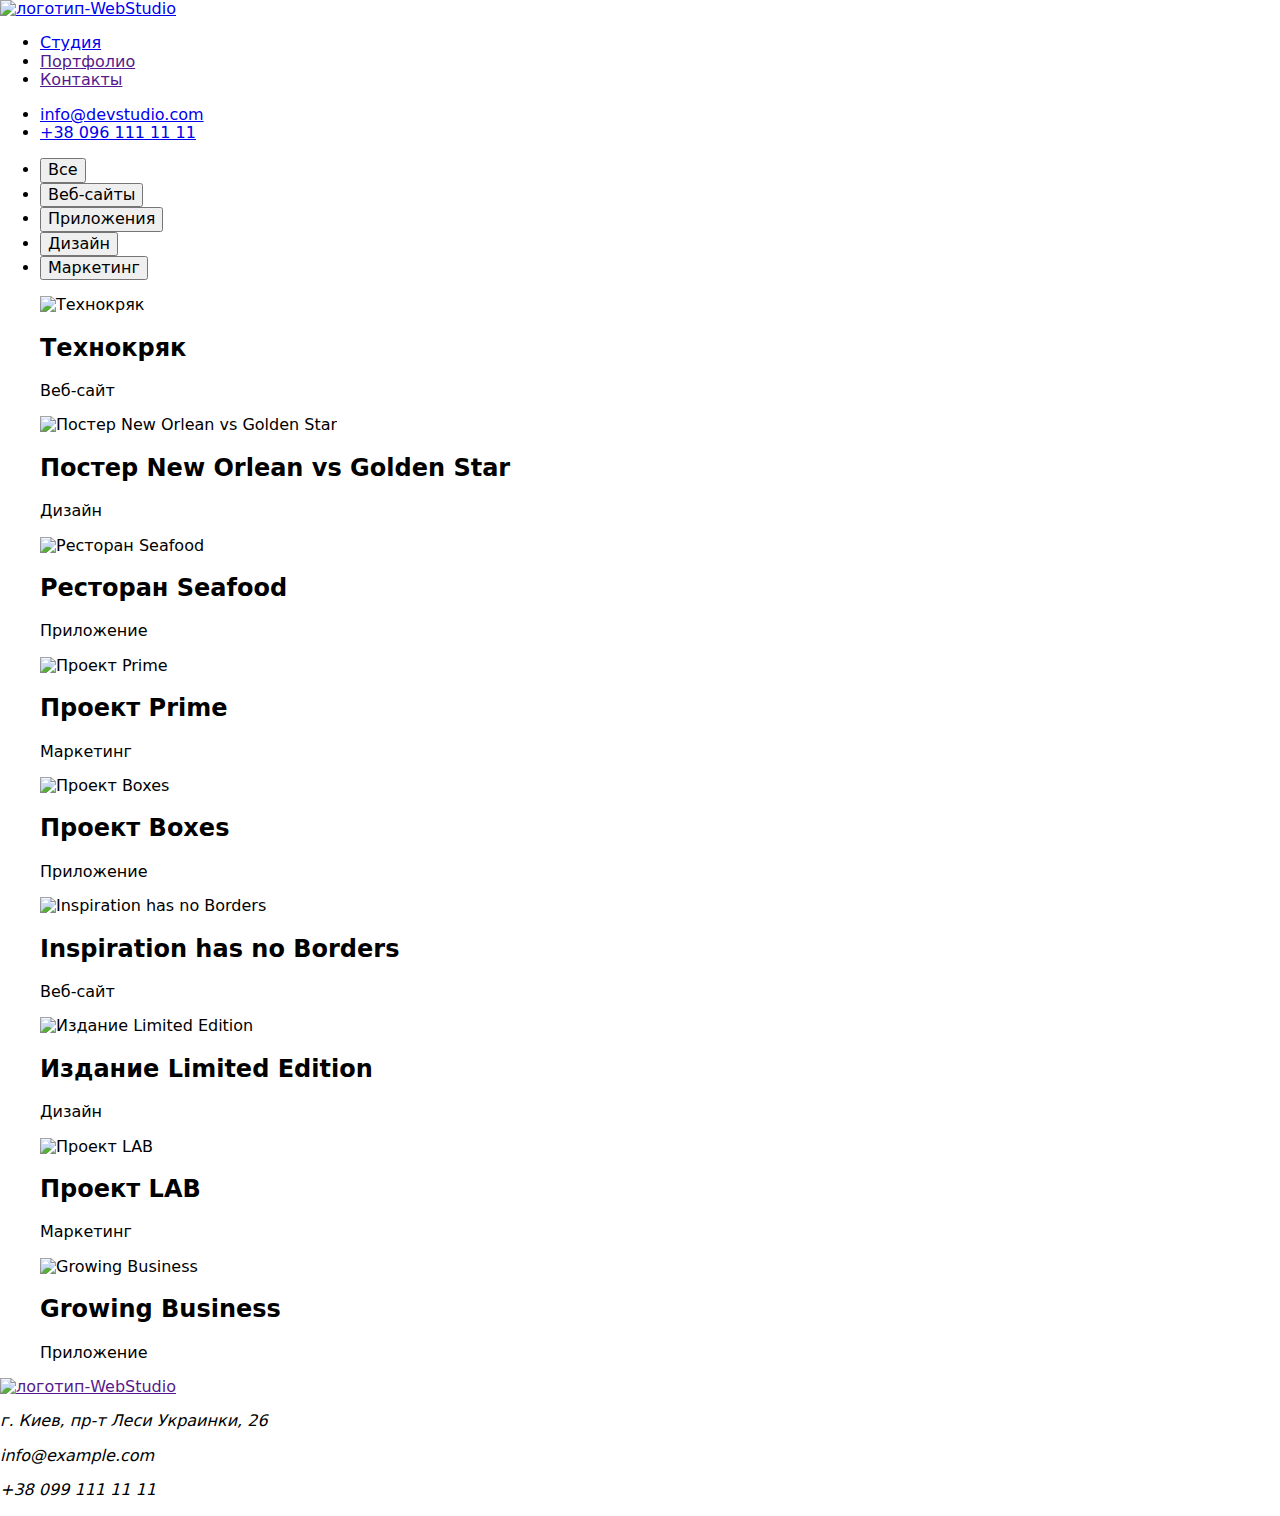
==== portfolio.html @ 85d2e61b "правка структуры" ====
<!DOCTYPE html>
<html lang="ru">
  <head>
    <meta charset="UTF-8" />
    <meta name="viewport" content="width=device-width, initial-scale=1.0" />
    <title>portfolio</title>
    <link
      rel="stylesheet"
      href="https://cdnjs.cloudflare.com/ajax/libs/modern-normalize/0.7.0/modern-normalize.min.css"
    />
    <link rel="stylesheet" href="./portfolio-css/portfolio.css" />
    <link
      href="https://fonts.googleapis.com/css2?family=Roboto:wght@400;700&display=swap"
      rel="stylesheet"
    />
  </head>
  <body class="body">
    <header class="portfolio-header">
      <nav class="navigation">
        <a href="./" class="logo">
          <img
            src="../goit-markup-hw-03/WebStudio/img/WebStudio.svg"
            width="145"
            height="31"
            alt="логотип-WebStudio"
          />
        </a>

        <ul class="list-nav">
          <li>
            <a class="nav-link" href="./index.html"> Студия</a>
          </li>
          <li><a class="nav-link" href=""> Портфолио</a></li>
          <li><a class="nav-link" href=""> Контакты</a></li>
        </ul>
      </nav>

      <ul class="list-contact">
        <li>
          <a class="contact-link" href="mailto:info@devstudio.com">
            info@devstudio.com</a
          >
        </li>
        <li>
          <a class="contact-link" href="tel:+380961111111">+38 096 111 11 11</a>
        </li>
      </ul>
    </header>

    <!--Content-conteiner-->

    <main class="main-content">
      <ul class="list-button">
        <li><button type="button">Все</button></li>
        <li><button type="button">Веб-сайты</button></li>
        <li><button type="button">Приложения</button></li>
        <li><button type="button">Дизайн</button></li>
        <li><button type="button">Маркетинг</button></li>
      </ul>
      <section class="content-list">
        <!--figure#1-->
        <figure class="content-list-item">
          <img
            src="../goit-markup-hw-03/porfolio-img/technokriak.jpg"
            width="370"
            height="294"
            alt="Технокряк"
          />
          <figcaption>
            <h2>Технокряк</h2>
            <p>Веб-сайт</p>
          </figcaption>
        </figure>

        <!--figure#2-->
        <figure class="content-list-item">
          <img
            src="../goit-markup-hw-03/porfolio-img/poster-NO.jpg"
            width="370"
            height="294"
            alt=" Постер New Orlean vs Golden Star"
          />
          <figcaption>
            <h2>Постер New Orlean vs Golden Star</h2>
            <p>Дизайн</p>
          </figcaption>
        </figure>

        <!--figure#3-->
        <figure class="content-list-item">
          <img
            src="../goit-markup-hw-03/porfolio-img/restaurant.jpg"
            width="370"
            height="294"
            alt="Ресторан Seafood"
          />
          <figcaption>
            <h2>Ресторан Seafood</h2>
            <p>Приложение</p>
          </figcaption>
        </figure>

        <!--figure#4-->
        <figure class="content-list-item">
          <img
            src="../goit-markup-hw-03/porfolio-img/project-prime.jpg"
            width="370"
            height="294"
            alt="Проект Prime"
          />
          <figcaption>
            <h2>Проект Prime</h2>
            <p>Маркетинг</p>
          </figcaption>
        </figure>

        <!--figure#5-->
        <figure class="content-list-item">
          <img
            src="../goit-markup-hw-03/porfolio-img/project-boxes.jpg"
            width="370"
            height="294"
            alt="Проект Boxes"
          />
          <figcaption>
            <h2>Проект Boxes</h2>
            <p>Приложение</p>
          </figcaption>
        </figure>

        <!--figure#6-->
        <figure class="content-list-item">
          <img
            src="../goit-markup-hw-03/porfolio-img/inspiration.jpg"
            width="370"
            height="294"
            alt="Inspiration has no Borders"
          />
          <figcaption>
            <h2>Inspiration has no Borders</h2>
            <p>Веб-сайт</p>
          </figcaption>
        </figure>

        <!--figure#7-->
        <figure class="content-list-item">
          <img
            src="../goit-markup-hw-03/porfolio-img/edition.jpg"
            width="370"
            height="294"
            alt="Издание Limited Edition"
          />
          <figcaption>
            <h2>Издание Limited Edition</h2>
            <p>Дизайн</p>
          </figcaption>
        </figure>

        <!--figure#8-->
        <figure class="content-list-item">
          <img
            src="../goit-markup-hw-03/porfolio-img/project-lab.jpg"
            width="370"
            height="294"
            alt="Проект LAB"
          />
          <figcaption>
            <h2>Проект LAB</h2>
            <p>Маркетинг</p>
          </figcaption>
        </figure>

        <!--figure#9-->
        <figure class="content-list-item">
          <img
            src="../goit-markup-hw-03/porfolio-img/growing-business.jpg"
            width="370"
            height="294"
            alt="Growing Business"
          />
          <figcaption>
            <h2>Growing Business</h2>
            <p>Приложение</p>
          </figcaption>
        </figure>
      </section>
    </main>
    <footer class="footer">
      <a href="">
        <img
          src="../goit-markup-hw-03/WebStudio/img/WebStudio.svg"
          width="145"
          height="31"
          alt="логотип-WebStudio"
        />
      </a>
      <address>
        <p class="adress-info-footer">г. Киев, пр-т Леси Украинки, 26</p>
        <p class="contacts-footer">info@example.com</p>
        <p class="contacts-footer">+38 099 111 11 11</p>
      </address>
    </footer>
  </body>
</html>
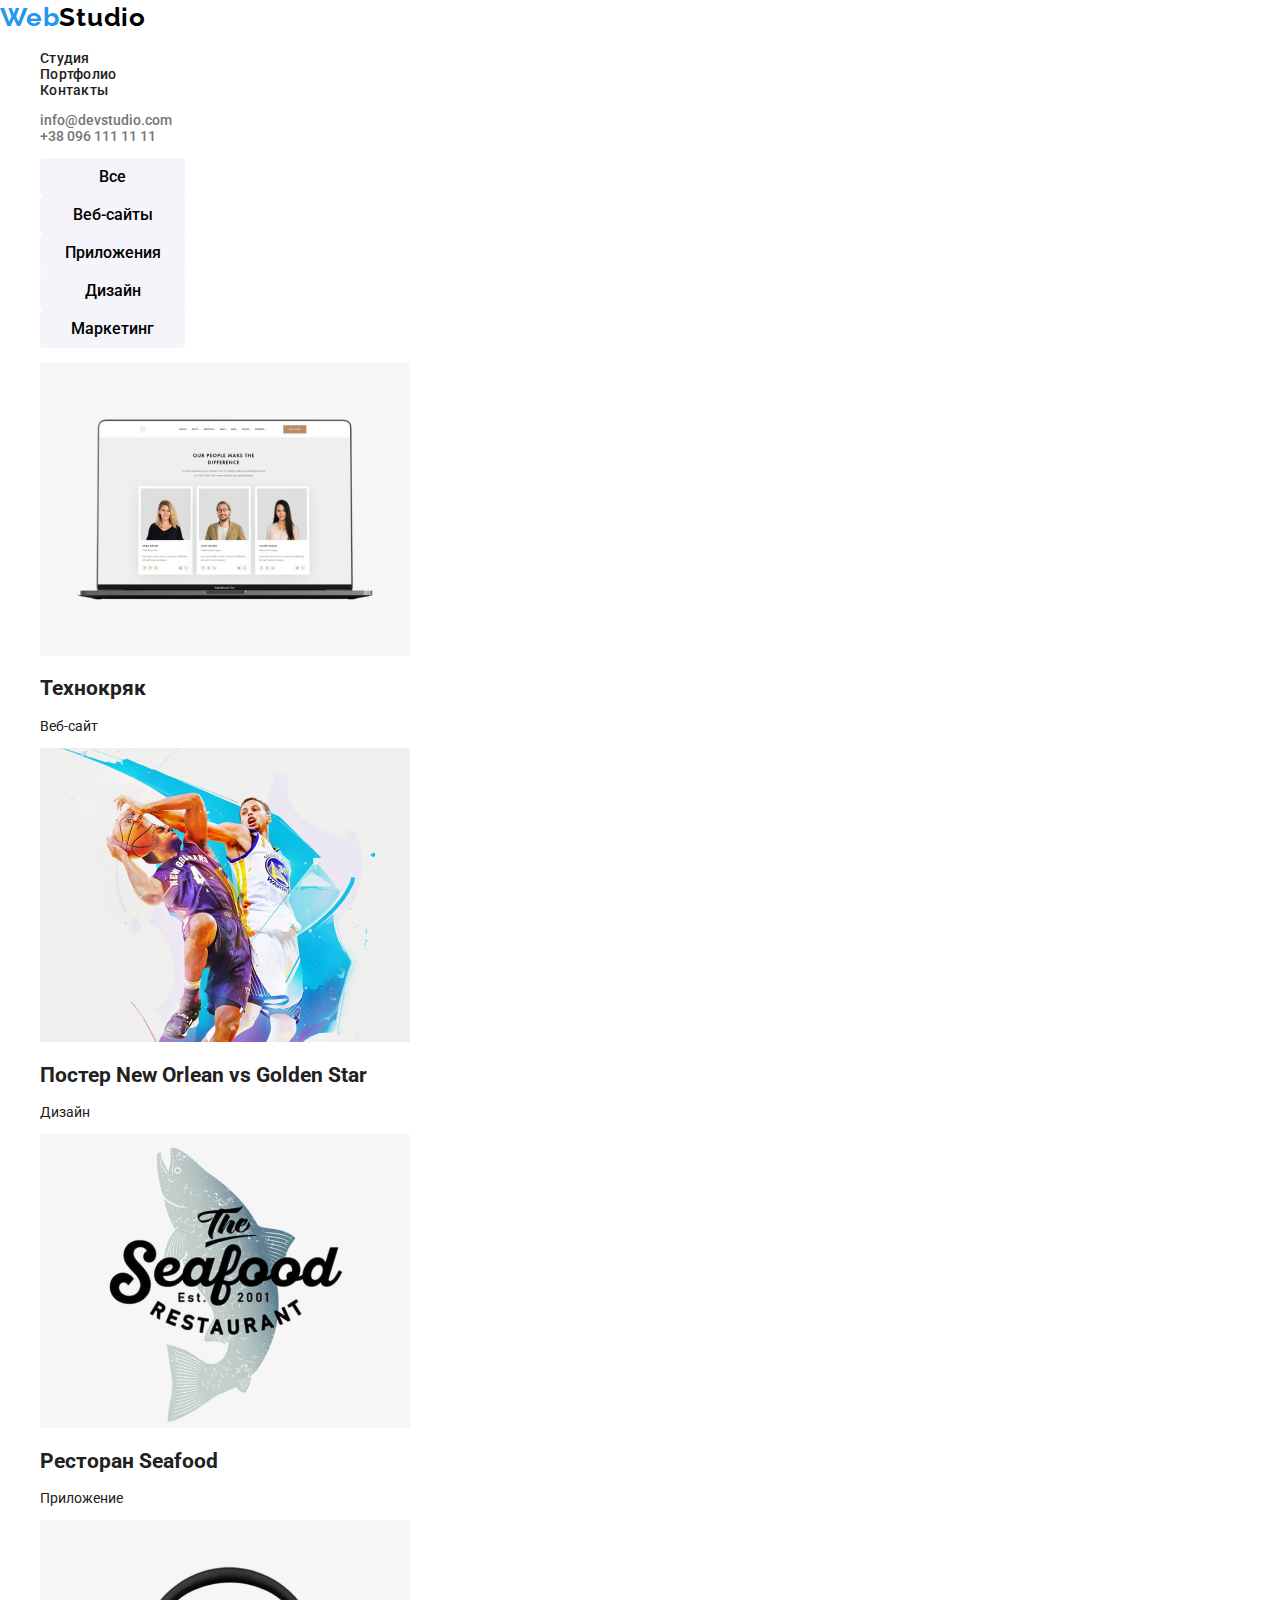
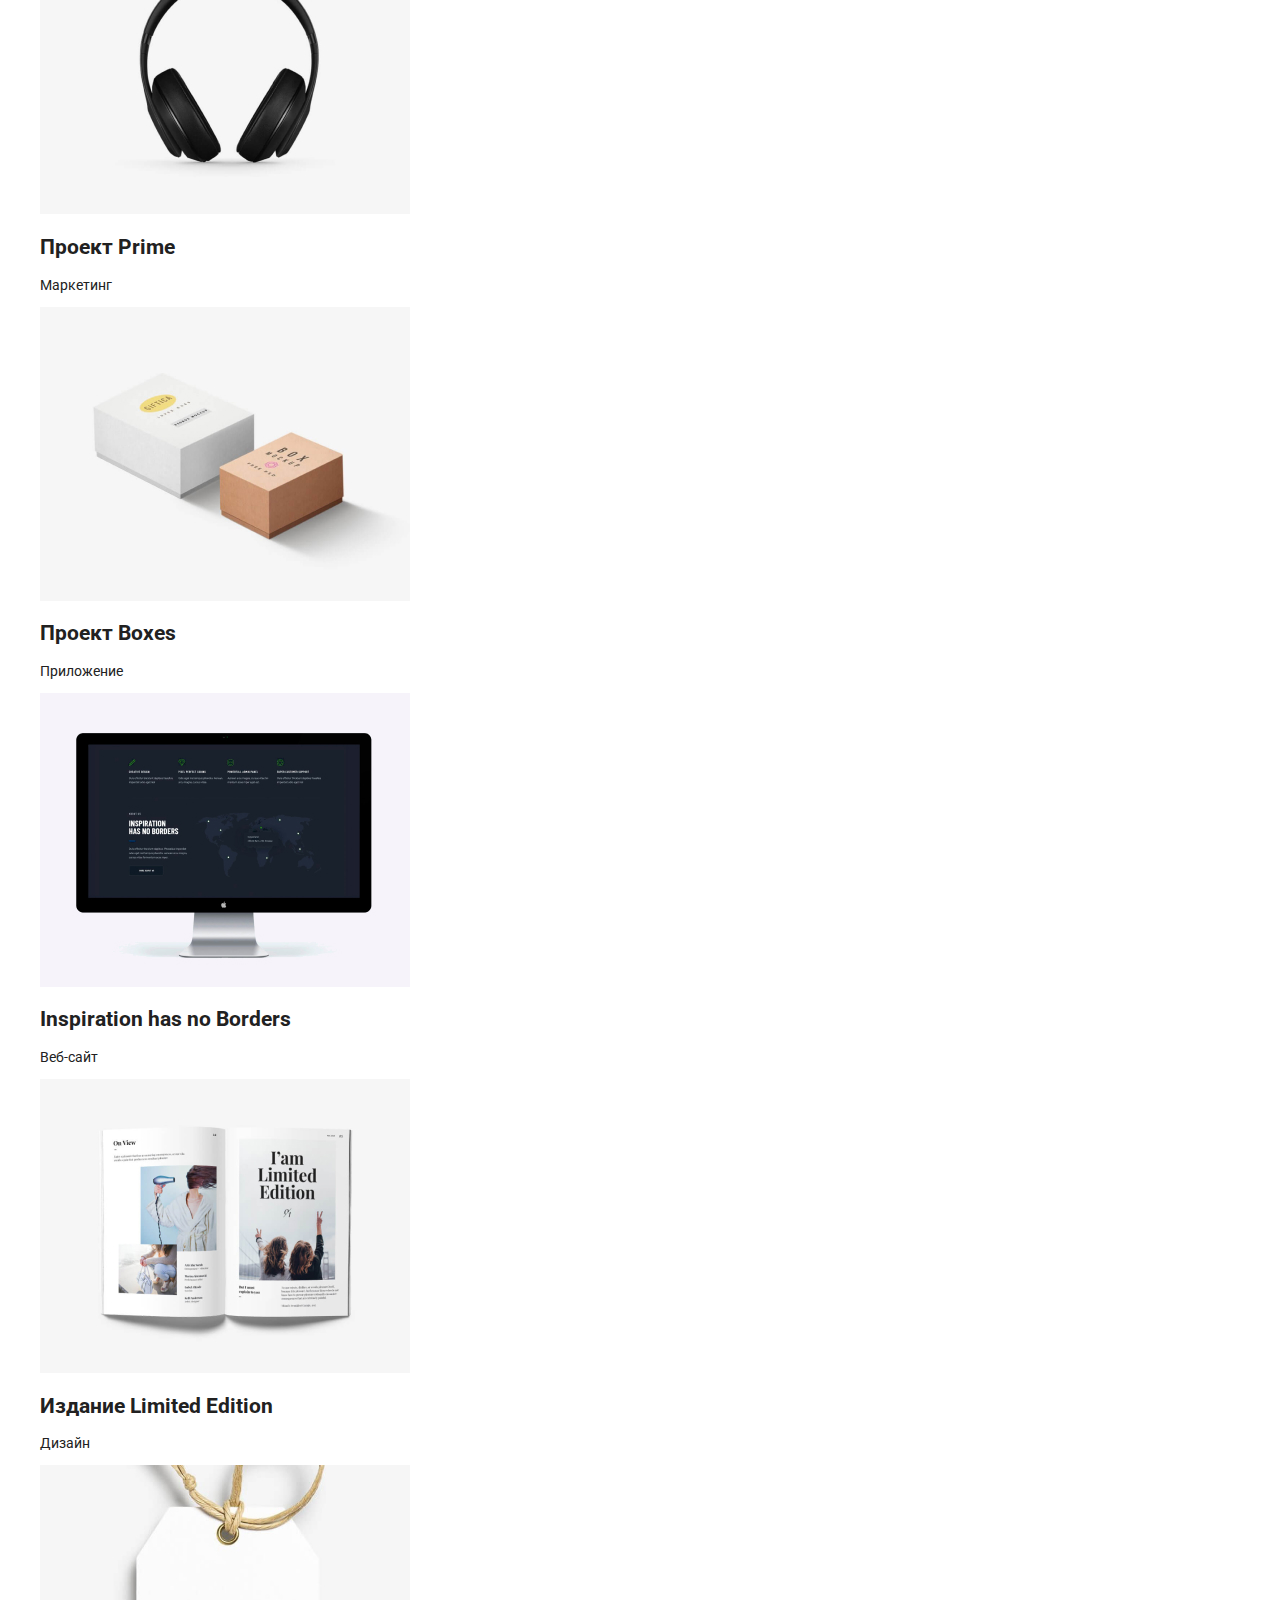
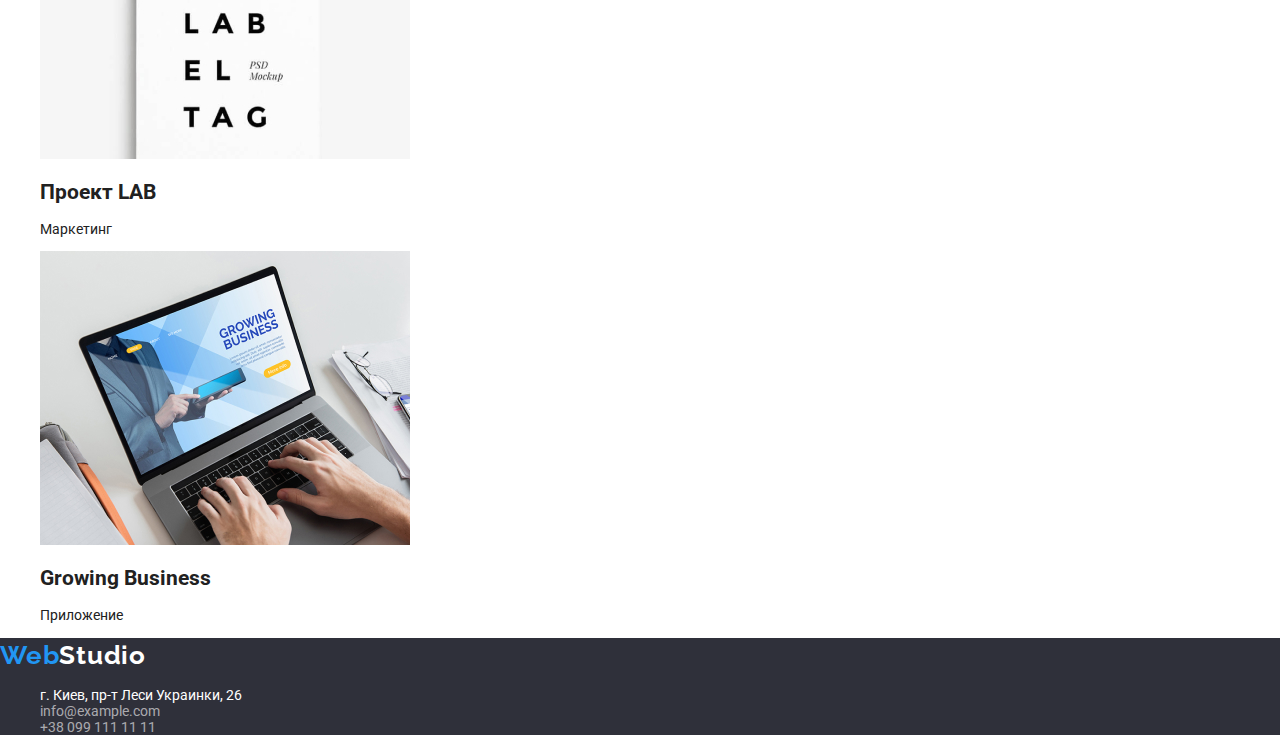
==== commit bce1478d: "клонирование файлов 2 ДЗ" ====
--- a/portfolio.html
+++ b/portfolio.html
@@ -8,34 +8,33 @@
       rel="stylesheet"
       href="https://cdnjs.cloudflare.com/ajax/libs/modern-normalize/0.7.0/modern-normalize.min.css"
     />
-    <link rel="stylesheet" href="./portfolio-css/portfolio.css" />
+    <link rel="stylesheet" href="./css/styles.css" />
     <link
-      href="https://fonts.googleapis.com/css2?family=Roboto:wght@400;700&display=swap"
+      href="https://fonts.googleapis.com/css2?family=Roboto:wght@400;500;700&display=swap"
       rel="stylesheet"
     />
-  </head>
-  <body class="body">
-    <header class="portfolio-header">
-      <nav class="navigation">
-        <a href="./" class="logo">
-          <img
-            src="../goit-markup-hw-03/WebStudio/img/WebStudio.svg"
-            width="145"
-            height="31"
-            alt="логотип-WebStudio"
-          />
+    <link
+      href="https://fonts.googleapis.com/css2?family=Raleway:wght@600&display=swap"
+      rel="stylesheet"
+    />
+    </head>
+  <body>
+    <header>
+      <nav>
+        <a class="company-logo" href="./index.html">
+          <span class="logo-web">Web</span><span class="logo-studio"></span>Studio</span>
         </a>
 
-        <ul class="list-nav">
+        <ul class="nav-link-list">
           <li>
             <a class="nav-link" href="./index.html"> Студия</a>
           </li>
-          <li><a class="nav-link" href=""> Портфолио</a></li>
+          <li><a class="nav-link" href="./portfolio.html"> Портфолио</a></li>
           <li><a class="nav-link" href=""> Контакты</a></li>
         </ul>
       </nav>
 
-      <ul class="list-contact">
+      <ul>
         <li>
           <a class="contact-link" href="mailto:info@devstudio.com">
             info@devstudio.com</a
@@ -49,156 +48,140 @@
 
     <!--Content-conteiner-->
 
-    <main class="main-content">
-      <ul class="list-button">
-        <li><button type="button">Все</button></li>
-        <li><button type="button">Веб-сайты</button></li>
-        <li><button type="button">Приложения</button></li>
-        <li><button type="button">Дизайн</button></li>
-        <li><button type="button">Маркетинг</button></li>
-      </ul>
-      <section class="content-list">
-        <!--figure#1-->
-        <figure class="content-list-item">
-          <img
-            src="../goit-markup-hw-03/porfolio-img/technokriak.jpg"
-            width="370"
-            height="294"
-            alt="Технокряк"
-          />
-          <figcaption>
-            <h2>Технокряк</h2>
-            <p>Веб-сайт</p>
-          </figcaption>
-        </figure>
+    <main>
+      <section>
+        <ul class="button-list">
+          <li><button type="button" class="work-buttons">Все</button></li>
+          <li><button type="button" class="work-buttons">Веб-сайты</button></li>
+          <li>
+            <button type="button" class="work-buttons">Приложения</button>
+          </li>
+          <li><button type="button" class="work-buttons">Дизайн</button></li>
+          <li><button type="button" class="work-buttons">Маркетинг</button></li>
+        </ul>
 
-        <!--figure#2-->
-        <figure class="content-list-item">
-          <img
-            src="../goit-markup-hw-03/porfolio-img/poster-NO.jpg"
-            width="370"
-            height="294"
-            alt=" Постер New Orlean vs Golden Star"
-          />
-          <figcaption>
-            <h2>Постер New Orlean vs Golden Star</h2>
-            <p>Дизайн</p>
-          </figcaption>
-        </figure>
+        <!--Works cards-->
+        <ul>
+          <li>
+            <a class="project-link" href="">
+              <img
+                src="./img/porfolio-img/technokriak.jpg"
+                width="370"
+                alt="Технокряк"
+              />
+              <h2>Технокряк</h2>
+              <p>Веб-сайт</p>
+            </a>
+          </li>
 
-        <!--figure#3-->
-        <figure class="content-list-item">
-          <img
-            src="../goit-markup-hw-03/porfolio-img/restaurant.jpg"
-            width="370"
-            height="294"
-            alt="Ресторан Seafood"
-          />
-          <figcaption>
-            <h2>Ресторан Seafood</h2>
-            <p>Приложение</p>
-          </figcaption>
-        </figure>
+          <li>
+            <a class="project-link" href=""
+              ><img
+                src="./img/porfolio-img/poster-NO.jpg"
+                width="370"
+                alt=" Постер New Orlean vs Golden Star"
+              />
+              <h2>Постер New Orlean vs Golden Star</h2>
+              <p>Дизайн</p>
+            </a>
+          </li>
 
-        <!--figure#4-->
-        <figure class="content-list-item">
-          <img
-            src="../goit-markup-hw-03/porfolio-img/project-prime.jpg"
-            width="370"
-            height="294"
-            alt="Проект Prime"
-          />
-          <figcaption>
-            <h2>Проект Prime</h2>
-            <p>Маркетинг</p>
-          </figcaption>
-        </figure>
+          <li>
+            <a class="project-link" href=""
+              ><img
+                src="./img/porfolio-img/restaurant.jpg"
+                width="370"
+                alt="Ресторан Seafood"
+              />
+              <h2>Ресторан Seafood</h2>
+              <p>Приложение</p>
+            </a>
+          </li>
 
-        <!--figure#5-->
-        <figure class="content-list-item">
-          <img
-            src="../goit-markup-hw-03/porfolio-img/project-boxes.jpg"
-            width="370"
-            height="294"
-            alt="Проект Boxes"
-          />
-          <figcaption>
-            <h2>Проект Boxes</h2>
-            <p>Приложение</p>
-          </figcaption>
-        </figure>
+          <li>
+            <a class="project-link" href=""
+              ><img
+                src="./img/porfolio-img/project-prime.jpg"
+                width="370"
+                alt="Проект Prime"
+              />
+              <h2>Проект Prime</h2>
+              <p>Маркетинг</p>
+            </a>
+          </li>
 
-        <!--figure#6-->
-        <figure class="content-list-item">
-          <img
-            src="../goit-markup-hw-03/porfolio-img/inspiration.jpg"
-            width="370"
-            height="294"
-            alt="Inspiration has no Borders"
-          />
-          <figcaption>
-            <h2>Inspiration has no Borders</h2>
-            <p>Веб-сайт</p>
-          </figcaption>
-        </figure>
+          <li>
+            <a class="project-link" href=""
+              ><img
+                src="./img/porfolio-img/project-boxes.jpg"
+                width="370"
+                alt="Проект Boxes"
+              />
+              <h2>Проект Boxes</h2>
+              <p>Приложение</p>
+            </a>
+          </li>
 
-        <!--figure#7-->
-        <figure class="content-list-item">
-          <img
-            src="../goit-markup-hw-03/porfolio-img/edition.jpg"
-            width="370"
-            height="294"
-            alt="Издание Limited Edition"
-          />
-          <figcaption>
-            <h2>Издание Limited Edition</h2>
-            <p>Дизайн</p>
-          </figcaption>
-        </figure>
+          <li>
+            <a class="project-link" href=""
+              ><img
+                src="./img/porfolio-img/inspiration.jpg"
+                width="370"
+                alt="Inspiration has no Borders"
+              />
+              <h2>Inspiration has no Borders</h2>
+              <p>Веб-сайт</p>
+            </a>
+          </li>
 
-        <!--figure#8-->
-        <figure class="content-list-item">
-          <img
-            src="../goit-markup-hw-03/porfolio-img/project-lab.jpg"
-            width="370"
-            height="294"
-            alt="Проект LAB"
-          />
-          <figcaption>
-            <h2>Проект LAB</h2>
-            <p>Маркетинг</p>
-          </figcaption>
-        </figure>
+          <li>
+            <a class="project-link" href="">
+              <img
+                src="./img/porfolio-img/edition.jpg"
+                width="370"
+                alt="Издание Limited Edition"
+              />
+              <h2>Издание Limited Edition</h2>
+              <p>Дизайн</p>
+            </a>
+          </li>
 
-        <!--figure#9-->
-        <figure class="content-list-item">
-          <img
-            src="../goit-markup-hw-03/porfolio-img/growing-business.jpg"
-            width="370"
-            height="294"
-            alt="Growing Business"
-          />
-          <figcaption>
-            <h2>Growing Business</h2>
-            <p>Приложение</p>
-          </figcaption>
-        </figure>
+          <li>
+            <a class="project-link" href="">
+              <img
+                src="./img/porfolio-img/project-lab.jpg"
+                width="370"
+                alt="Проект LAB"
+              />
+              <h2>Проект LAB</h2>
+              <p>Маркетинг</p>
+            </a>
+          </li>
+
+          <li>
+            <a class="project-link" href=""
+              ><img
+                src="./img/porfolio-img/growing-business.jpg"
+                width="370"
+                alt="Growing Business"
+              />
+              <h2>Growing Business</h2>
+              <p>Приложение</p>
+            </a>
+          </li>
+        </ul>
       </section>
     </main>
     <footer class="footer">
-      <a href="">
-        <img
-          src="../goit-markup-hw-03/WebStudio/img/WebStudio.svg"
-          width="145"
-          height="31"
-          alt="логотип-WebStudio"
-        />
+      <a class="company-logo" href="./index.html">
+        <span class="logo-web">Web</span
+        ><span class="logo-studio-footer">Studio</span>
       </a>
-      <address>
-        <p class="adress-info-footer">г. Киев, пр-т Леси Украинки, 26</p>
-        <p class="contacts-footer">info@example.com</p>
-        <p class="contacts-footer">+38 099 111 11 11</p>
-      </address>
+      <ul>
+        <li class="adress-info-footer">г. Киев, пр-т Леси Украинки, 26</li>
+        <li class="contacts-footer">info@example.com</li>
+        <li class="contacts-footer">+38 099 111 11 11</li>
+      </ul>
     </footer>
   </body>
 </html>
--- a/css/styles.css
+++ b/css/styles.css
@@ -0,0 +1,299 @@
+:root {
+  --main-text-color: #212121;
+  --secondary-text-color: #757575;
+  --white-color: #ffffff;
+  --accent-color: #2196f3;
+  --rare-text-color: #000000;
+  --footer-text-color: rgba(255, 255, 255, 0.6);
+  --text-shadow-color: rgba(0, 0, 0, 0.25);
+  --box-shadow-color: rgba(0, 0, 0, 0.15);
+  --link-accent-color: rgb(0, 119, 255);
+  --light-background-color: #f5f4fa;
+  --accent-background-color: #188ce8;
+  --footer-background-color: #2f303a;
+}
+body {
+  font-family: "Roboto", sans-serif;
+  font-size: 14px;
+  font-style: normal;
+  font-weight: normal;
+  color: var(--main-text-color);
+  background-color: var(--main-background-color);
+  /* width: 1200px; */
+}
+
+ul {
+  list-style: none;
+}
+
+/* .link {
+  color: var(--rare-color);
+  text-decoration: none;
+} */
+
+.header-content {
+  background-color: var(--white-color);
+  width: 1600px;
+}
+
+.company-logo {
+  width: 145px;
+  height: 31px;
+  text-decoration: none;
+  color: var (--rare-color);
+  font-family: Raleway;
+  font-style: normal;
+  font-weight: bold;
+  font-size: 26px;
+  line-height: 31px;
+  letter-spacing: 0.03em;
+}
+
+.logo-web {
+  color: var(--accent-color);
+}
+
+/* .nav-link-list {
+  align-items: center;
+} */
+
+.nav-link {
+  text-decoration: none;
+  color: var(--main-text-color);
+  /* width: 68px;
+  height: 16px; */
+  font-weight: 500;
+  line-height: 16px;
+  letter-spacing: 0.02em;
+}
+
+.contact-link {
+  color: var(--rare-text-color);
+  text-decoration: none;
+}
+
+.nav-link:hover,
+.nav-link:focus {
+  color: var(--link-accent-color);
+  text-shadow: 0px 4px 4px var(--footer-shadow-color);
+}
+
+.contact-link {
+  color: var(--secondary-text-color);
+  font-size: 14px;
+  text-decoration: none;
+}
+
+.contact-link:hover,
+.contact-link:focus {
+  color: var(--link-accent-color);
+}
+
+.main-content {
+  background-color: var(--white-color);
+}
+
+.title-hero {
+  font-style: normal;
+  font-weight: 900;
+  font-size: 44px;
+  line-height: 60px;
+  text-align: center;
+  vertical-align: middle;
+  letter-spacing: 0.06em;
+  text-transform: uppercase;
+  color: var(--white-color);
+}
+
+.section-hero {
+  background-color: var(--footer-background-color);
+  width: 1600px;
+  height: 600px;
+}
+
+.btn {
+  position: absolute;
+  width: 200px;
+  height: 50px;
+  color: var(--white-color);
+  align-items: center;
+  text-align: center;
+  letter-spacing: 0.06em;
+  background-color: var(--accent-color);
+  box-shadow: 0px 4px 4px var(--box-shadow-color);
+  border-radius: 4px;
+}
+
+/* .order-service-button:hover,
+.order-service-button:focus {
+  width: 200px;
+  height: 50px;
+  left: 700px;
+  top: 433px;
+  color: white;
+  display: flex;
+  align-items: center;
+  text-align: center;
+  background-color:var (--accent-background-color);
+  box-shadow: 0px 4px 4px var (--box-shadow-color);
+  border-radius: 4px;
+} */
+
+.title-company-features {
+  font-weight: bold;
+  font-size: 36px;
+  line-height: 42px;
+  text-align: center;
+  letter-spacing: 0.03em;
+  color: var(--main-text-color);
+}
+
+.strong-sides {
+  font-weight: bold;
+  text-transform: uppercase;
+  color: var(--main-text-color);
+}
+
+.sides-descr {
+  color: var(--secondary-text-color);
+}
+.team-list {
+  background-color: var(--light-background-color);
+  width: 1600px;
+}
+
+.staff-item {
+  width: 270px;
+  height: 368px;
+}
+
+.footer {
+  background-color: var(--footer-background-color);
+  width: 1600px;
+}
+
+.logo-studio-footer {
+  color: var(--white-color);
+}
+
+.adress-info-footer {
+  color: white;
+}
+.contacts-footer {
+  color: var(--footer-text-color);
+}
+
+ul {
+  list-style: none;
+}
+
+.company-logo {
+  width: 145px;
+  height: 31px;
+  text-decoration: none;
+  color: var(--rare-text-color);
+  font-family: Raleway;
+  font-style: normal;
+  font-weight: bold;
+  font-size: 26px;
+  letter-spacing: 0.03em;
+}
+
+.logo-web {
+  color: var(--accent-color);
+  line-height: 30.5px;
+}
+
+.logo-studio {
+  line-height: 35.5px;
+}
+
+.nav-link-list {
+  align-items: center;
+}
+.nav-link {
+  color: var(--main-text-color);
+  width: 68px;
+  height: 16px;
+  font-weight: 500;
+  line-height: 16px;
+  letter-spacing: 0.02em;
+}
+
+.nav-link:hover,
+.nav-link:focus {
+  color: var(--link-accent-color);
+  text-shadow: 0px 4px 4px var(--text-shadow-color);
+}
+
+.nav-link {
+  text-decoration: none;
+}
+
+.contact-link {
+  color: var(--secondary-text-color);
+  font-size: 14px;
+  font-style: normal;
+  font-weight: 500;
+  text-decoration: none;
+}
+
+.contact-link:hover,
+.contact-link:focus {
+  color: var(--link-accent-color);
+}
+
+.button-list {
+  align-items: center;
+}
+
+.work-buttons {
+  width: 145px;
+  height: 38px;
+  text-align: center;
+  font-weight: 500;
+  font-size: 16px;
+  line-height: 26px;
+  background-color: var(--light-background-color);
+  border-radius: 4px;
+  border: 0px;
+}
+
+.work-buttons:hover,
+.work-buttons:focus {
+  width: 145px;
+  height: 38px;
+  color: var(--white-color);
+  text-align: center;
+  font-weight: 500;
+  align-items: center;
+  background-color: var(--accent-background-color);
+  box-shadow: 0px 4px 4px var(--box-shadow-color);
+  border-radius: 4px;
+}
+
+.project-link {
+  text-decoration: none;
+  color: var(--main-text-color);
+}
+
+.figure {
+  display: block;
+}
+
+.footer {
+  background-color: var(--footer-background-color);
+}
+
+.logo-studio-footer {
+  color: var(--white-color);
+  line-height: 35.5px;
+}
+
+.adress-info-footer {
+  color: var(--white-color);
+}
+.contacts-footer {
+  color: var(--footer-text-color);
+  text-decoration: none;
+}
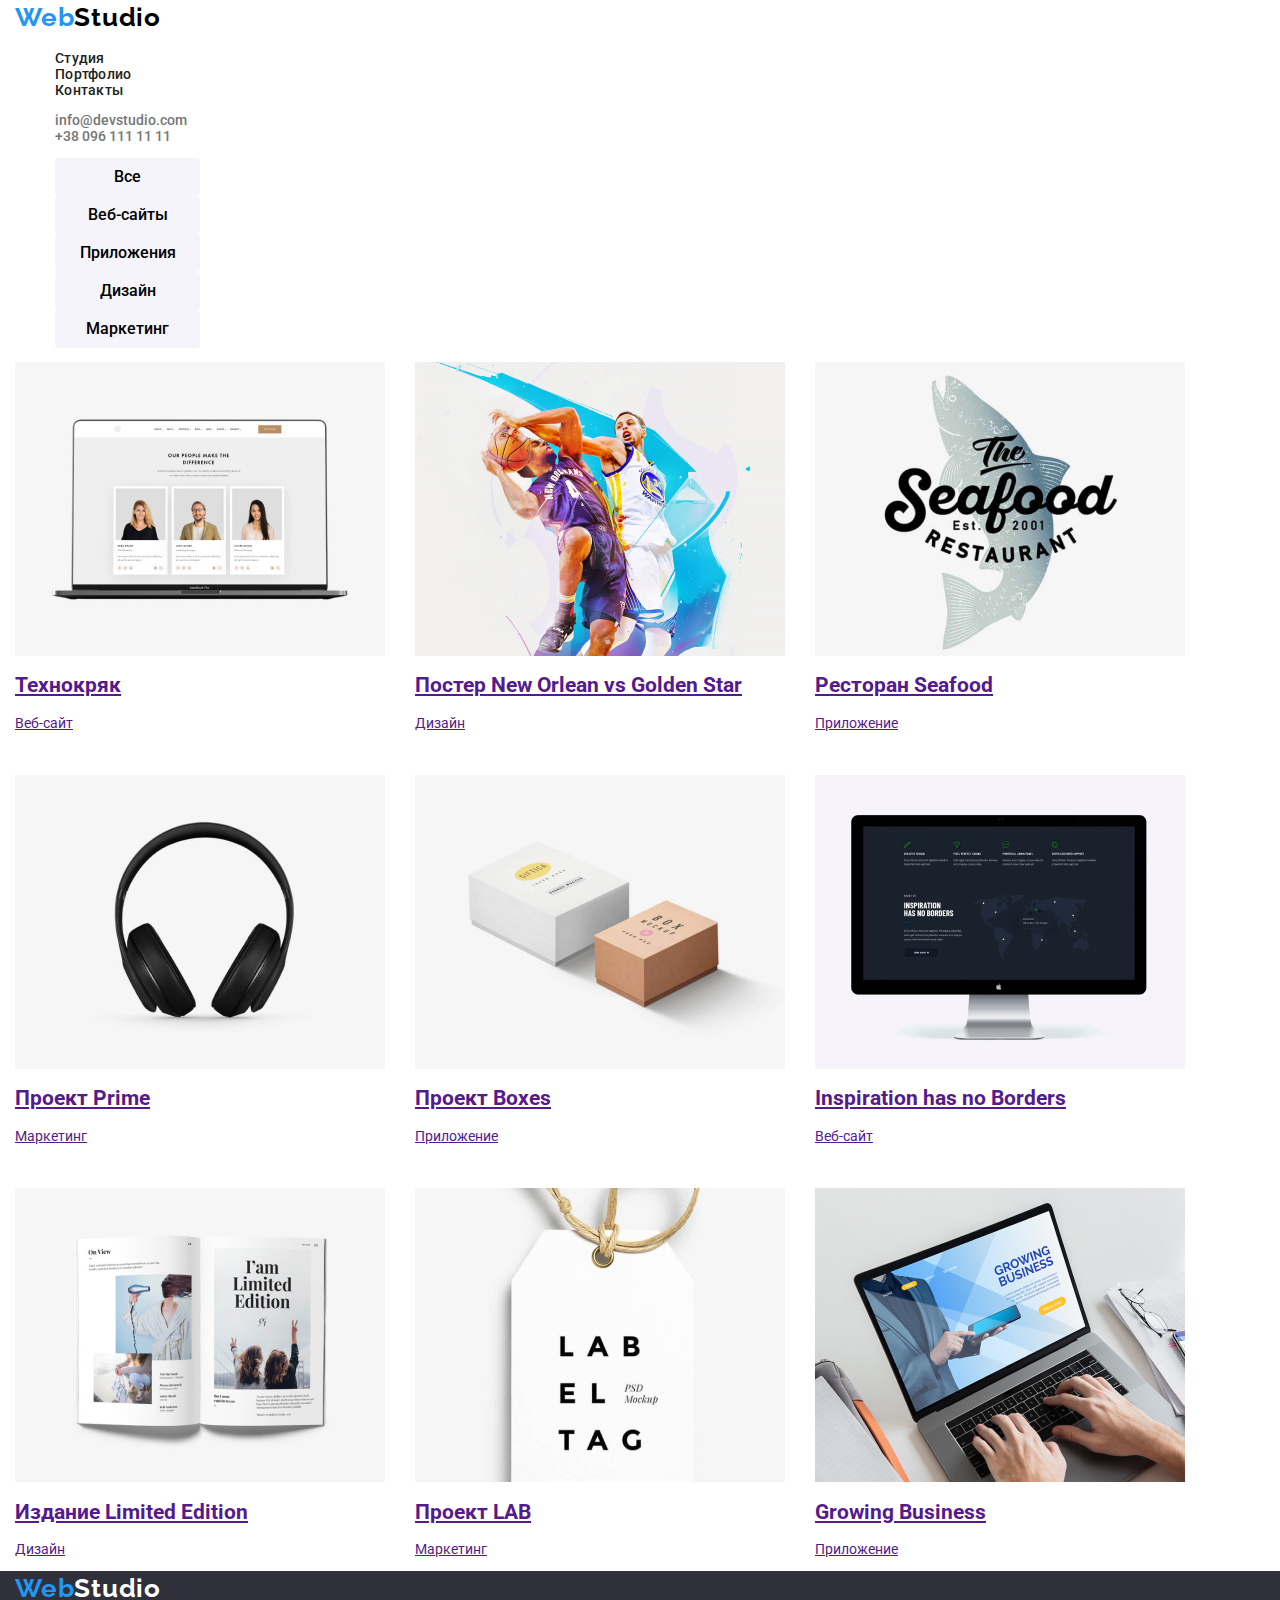
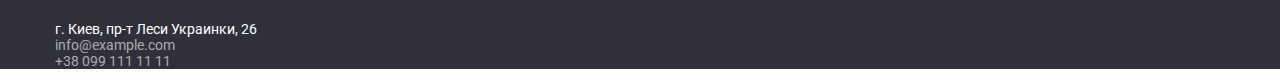
==== commit 85a3a059: "1 часть 3ДЗ" ====
--- a/portfolio.html
+++ b/portfolio.html
@@ -19,7 +19,8 @@
     />
     </head>
   <body>
-    <header>
+    <header class="header-content">
+      <div class="conteiner">
       <nav>
         <a class="company-logo" href="./index.html">
           <span class="logo-web">Web</span><span class="logo-studio"></span>Studio</span>
@@ -44,13 +45,15 @@
           <a class="contact-link" href="tel:+380961111111">+38 096 111 11 11</a>
         </li>
       </ul>
+      </div>
     </header>
 
-    <!--Content-conteiner-->
+    <!--Main content-->
 
     <main>
-      <section>
-        <ul class="button-list">
+      <div class="conteiner">
+      <section class="gallery">
+         <ul class="filters-gallerylist">
           <li><button type="button" class="work-buttons">Все</button></li>
           <li><button type="button" class="work-buttons">Веб-сайты</button></li>
           <li>
@@ -61,8 +64,8 @@
         </ul>
 
         <!--Works cards-->
-        <ul>
-          <li>
+        <ul class="gallery-list">
+          <li class="gallery-item">
             <a class="project-link" href="">
               <img
                 src="./img/porfolio-img/technokriak.jpg"
@@ -74,7 +77,7 @@
             </a>
           </li>
 
-          <li>
+          <li class="gallery-item">
             <a class="project-link" href=""
               ><img
                 src="./img/porfolio-img/poster-NO.jpg"
@@ -86,7 +89,7 @@
             </a>
           </li>
 
-          <li>
+          <li class="gallery-item">
             <a class="project-link" href=""
               ><img
                 src="./img/porfolio-img/restaurant.jpg"
@@ -98,7 +101,7 @@
             </a>
           </li>
 
-          <li>
+          <li class="gallery-item">
             <a class="project-link" href=""
               ><img
                 src="./img/porfolio-img/project-prime.jpg"
@@ -110,7 +113,7 @@
             </a>
           </li>
 
-          <li>
+          <li class="gallery-item">
             <a class="project-link" href=""
               ><img
                 src="./img/porfolio-img/project-boxes.jpg"
@@ -122,7 +125,7 @@
             </a>
           </li>
 
-          <li>
+          <li class="gallery-item">
             <a class="project-link" href=""
               ><img
                 src="./img/porfolio-img/inspiration.jpg"
@@ -134,7 +137,7 @@
             </a>
           </li>
 
-          <li>
+          <li class="gallery-item"> 
             <a class="project-link" href="">
               <img
                 src="./img/porfolio-img/edition.jpg"
@@ -146,7 +149,7 @@
             </a>
           </li>
 
-          <li>
+          <li class="gallery-item">
             <a class="project-link" href="">
               <img
                 src="./img/porfolio-img/project-lab.jpg"
@@ -158,7 +161,7 @@
             </a>
           </li>
 
-          <li>
+          <li class="gallery-item">
             <a class="project-link" href=""
               ><img
                 src="./img/porfolio-img/growing-business.jpg"
@@ -171,8 +174,10 @@
           </li>
         </ul>
       </section>
+      </div>
     </main>
     <footer class="footer">
+      <div class="conteiner">
       <a class="company-logo" href="./index.html">
         <span class="logo-web">Web</span
         ><span class="logo-studio-footer">Studio</span>
@@ -182,6 +187,7 @@
         <li class="contacts-footer">info@example.com</li>
         <li class="contacts-footer">+38 099 111 11 11</li>
       </ul>
+      </div>
     </footer>
   </body>
 </html>
--- a/css/styles.css
+++ b/css/styles.css
@@ -12,28 +12,46 @@
   --accent-background-color: #188ce8;
   --footer-background-color: #2f303a;
 }
+
 body {
   font-family: "Roboto", sans-serif;
   font-size: 14px;
   font-style: normal;
   font-weight: normal;
   color: var(--main-text-color);
-  background-color: var(--main-background-color);
+  background-color: var(--white-color);
+  letter-spacing: 0, 03em;
+  /* padding-left: 200px;
+  padding-right: 200px; */
   /* width: 1200px; */
+}
+
+.conteiner {
+  width: 1200px;
+  padding-left: 15px;
+  padding-right: 15px;
 }
 
 ul {
   list-style: none;
 }
 
-/* .link {
+link {
   color: var(--rare-color);
   text-decoration: none;
-} */
+}
+img {
+  display: block;
+  width: 100%;
+  height: auto;
+
+  /* box-sizing: border-box;
+  margin: 0; */
+}
 
 .header-content {
   background-color: var(--white-color);
-  width: 1600px;
+  /* width: 1600px; */
 }
 
 .company-logo {
@@ -53,12 +71,12 @@
   color: var(--accent-color);
 }
 
-/* .nav-link-list {
-  align-items: center;
-} */
+.nav-link-list {
+  align-items: center;
+}
 
 .nav-link {
-  text-decoration: none;
+  /* text-decoration: none; */
   color: var(--main-text-color);
   /* width: 68px;
   height: 16px; */
@@ -146,6 +164,7 @@
   text-align: center;
   letter-spacing: 0.03em;
   color: var(--main-text-color);
+  margin-bottom: 50px;
 }
 
 .strong-sides {
@@ -154,17 +173,54 @@
   color: var(--main-text-color);
 }
 
+.we-doing {
+  padding-top: 90px;
+  padding-bottom: 94px;
+}
+
+.doing-list {
+  display: flex;
+  margin: 0px;
+  padding: 0px;
+}
+
+.doing-item {
+  width: calc((100%-30px * 2) / 3);
+}
+
+.doing-item:not(:nth-child(3n)) {
+  margin-right: 30px;
+}
+
 .sides-descr {
   color: var(--secondary-text-color);
 }
+.team {
+  background-color: var(--light-background-color);
+  margin: 0px;
+  padding-top: 94px;
+  padding-bottom: 94px;
+}
+
 .team-list {
-  background-color: var(--light-background-color);
-  width: 1600px;
+  display: flex;
+  margin: 0px;
+  padding: 0px;
+
+  /* width: 1600px; */
 }
 
 .staff-item {
-  width: 270px;
-  height: 368px;
+  /* display: flex;
+  flex-wrap: wrap; */
+  width: calc((100%-30px * 3) / 4);
+
+  /* width: 270px;
+  height: 368px; */
+}
+
+.staff-item:not(:nth-child(4n)) {
+  margin-right: 30px;
 }
 
 .footer {
@@ -243,7 +299,7 @@
   color: var(--link-accent-color);
 }
 
-.button-list {
+.filters-list {
   align-items: center;
 }
 
@@ -272,13 +328,26 @@
   border-radius: 4px;
 }
 
-.project-link {
-  text-decoration: none;
-  color: var(--main-text-color);
-}
-
-.figure {
-  display: block;
+.gallery-list {
+  display: flex;
+  flex-wrap: wrap;
+  margin: 0px;
+  padding: 0px;
+}
+.gallery-item:not(:nth-child(3n)) {
+  margin-right: 30px;
+}
+
+.gallery-item {
+  width: calc((100%-30px * 2) / 3);
+  margin-bottom: 30px;
+  /* border-radius: 5px; */
+  /* overflow: hidden;
+  transition: box-shadow */
+}
+
+.gallery-item:nth-last-child(-n + 3) {
+  margin-bottom: 0px;
 }
 
 .footer {
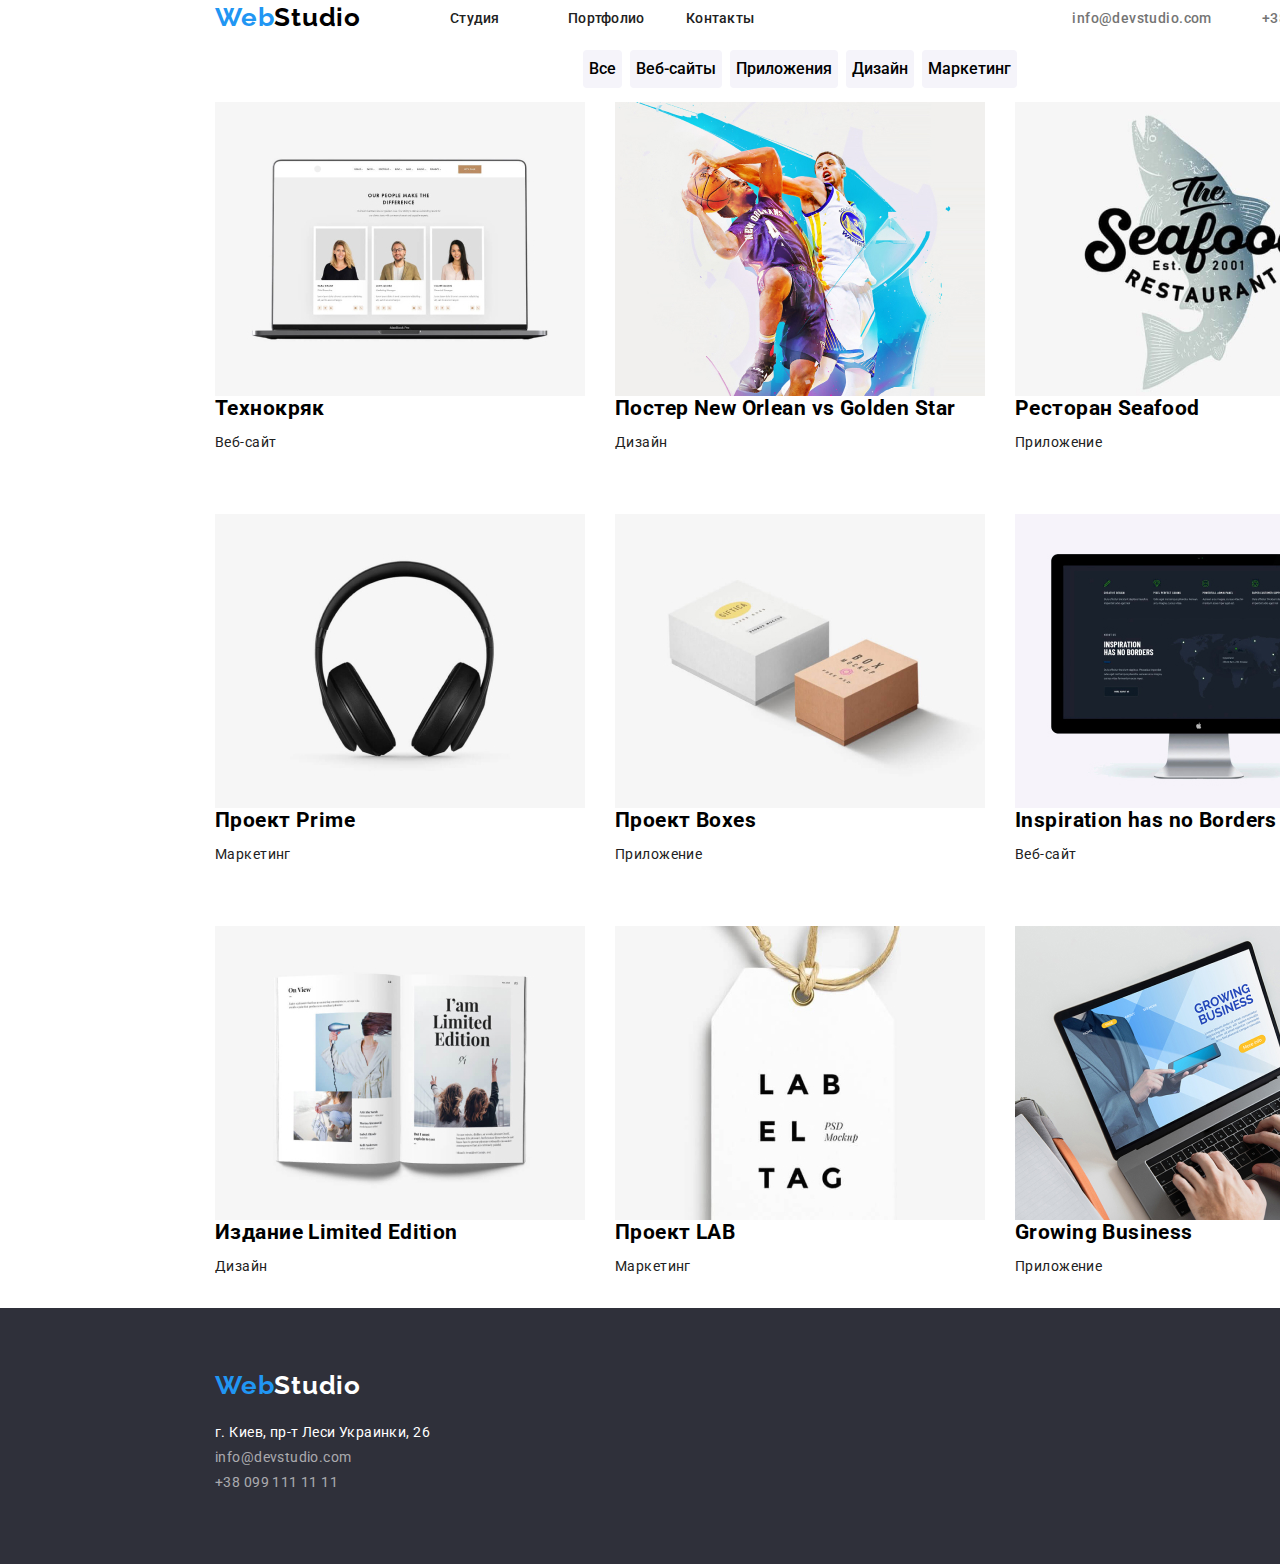
==== commit 2222f0ae: "доработка 3дз" ====
--- a/portfolio.html
+++ b/portfolio.html
@@ -20,28 +20,28 @@
     </head>
   <body>
     <header class="header-content">
-      <div class="conteiner">
-      <nav>
+      <div class="conteiner flexbox">
+      <nav class="header-nav">
         <a class="company-logo" href="./index.html">
           <span class="logo-web">Web</span><span class="logo-studio"></span>Studio</span>
         </a>
 
         <ul class="nav-link-list">
-          <li>
+          <li class="nav-item">
             <a class="nav-link" href="./index.html"> Студия</a>
           </li>
-          <li><a class="nav-link" href="./portfolio.html"> Портфолио</a></li>
-          <li><a class="nav-link" href=""> Контакты</a></li>
+          <li class="nav-item"><a class="nav-link" href="./portfolio.html"> Портфолио</a></li>
+          <li class="nav-item"><a class="nav-link" href=""> Контакты</a></li>
         </ul>
       </nav>
 
-      <ul>
-        <li>
+      <ul class="contact-link-list">
+        <li class="contact-item">
           <a class="contact-link" href="mailto:info@devstudio.com">
             info@devstudio.com</a
           >
         </li>
-        <li>
+        <li class="contact-item">
           <a class="contact-link" href="tel:+380961111111">+38 096 111 11 11</a>
         </li>
       </ul>
@@ -51,16 +51,17 @@
     <!--Main content-->
 
     <main>
-      <div class="conteiner">
+      
       <section class="gallery">
-         <ul class="filters-gallerylist">
-          <li><button type="button" class="work-buttons">Все</button></li>
-          <li><button type="button" class="work-buttons">Веб-сайты</button></li>
-          <li>
+        <div class="conteiner">
+         <ul class="filters-gallery-list">
+          <li class="filter-item"><button type="button" class="work-buttons">Все</button></li>
+          <li class="filter-item"><button type="button" class="work-buttons">Веб-сайты</button></li>
+          <li class="filter-item">
             <button type="button" class="work-buttons">Приложения</button>
           </li>
-          <li><button type="button" class="work-buttons">Дизайн</button></li>
-          <li><button type="button" class="work-buttons">Маркетинг</button></li>
+          <li class="filter-item"><button type="button" class="work-buttons">Дизайн</button></li>
+          <li class="filter-item"><button type="button" class="work-buttons">Маркетинг</button></li>
         </ul>
 
         <!--Works cards-->
@@ -69,11 +70,11 @@
             <a class="project-link" href="">
               <img
                 src="./img/porfolio-img/technokriak.jpg"
-                width="370"
+                width="370" height="294"
                 alt="Технокряк"
               />
-              <h2>Технокряк</h2>
-              <p>Веб-сайт</p>
+              <h2 class="gallery-title">Технокряк</h2>
+              <p class="gallery-info">Веб-сайт</p>
             </a>
           </li>
 
@@ -81,11 +82,11 @@
             <a class="project-link" href=""
               ><img
                 src="./img/porfolio-img/poster-NO.jpg"
-                width="370"
+                width="370" height="294"
                 alt=" Постер New Orlean vs Golden Star"
               />
-              <h2>Постер New Orlean vs Golden Star</h2>
-              <p>Дизайн</p>
+              <h2 class="gallery-title">Постер New Orlean vs Golden Star</h2>
+              <p class="gallery-info"> Дизайн</p>
             </a>
           </li>
 
@@ -93,11 +94,11 @@
             <a class="project-link" href=""
               ><img
                 src="./img/porfolio-img/restaurant.jpg"
-                width="370"
+                width="370" height="294"
                 alt="Ресторан Seafood"
               />
-              <h2>Ресторан Seafood</h2>
-              <p>Приложение</p>
+              <h2 class="gallery-title">Ресторан Seafood</h2>
+              <p class="gallery-info">Приложение</p>
             </a>
           </li>
 
@@ -105,11 +106,11 @@
             <a class="project-link" href=""
               ><img
                 src="./img/porfolio-img/project-prime.jpg"
-                width="370"
+                width="370" height="294"
                 alt="Проект Prime"
               />
-              <h2>Проект Prime</h2>
-              <p>Маркетинг</p>
+              <h2 class="gallery-title">Проект Prime</h2>
+              <p class="gallery-info">Маркетинг</p>
             </a>
           </li>
 
@@ -117,11 +118,11 @@
             <a class="project-link" href=""
               ><img
                 src="./img/porfolio-img/project-boxes.jpg"
-                width="370"
+                width="370" height="294"
                 alt="Проект Boxes"
               />
-              <h2>Проект Boxes</h2>
-              <p>Приложение</p>
+              <h2 class="gallery-title">Проект Boxes</h2>
+              <p class="gallery-info">Приложение</p>
             </a>
           </li>
 
@@ -129,11 +130,11 @@
             <a class="project-link" href=""
               ><img
                 src="./img/porfolio-img/inspiration.jpg"
-                width="370"
+                width="370" height="294"
                 alt="Inspiration has no Borders"
               />
-              <h2>Inspiration has no Borders</h2>
-              <p>Веб-сайт</p>
+              <h2 class="gallery-title">Inspiration has no Borders</h2>
+              <p class="gallery-info">Веб-сайт</p>
             </a>
           </li>
 
@@ -141,11 +142,11 @@
             <a class="project-link" href="">
               <img
                 src="./img/porfolio-img/edition.jpg"
-                width="370"
+                width="370" height="294"
                 alt="Издание Limited Edition"
               />
-              <h2>Издание Limited Edition</h2>
-              <p>Дизайн</p>
+              <h2 class="gallery-title">Издание Limited Edition</h2>
+              <p class="gallery-info">Дизайн</p>
             </a>
           </li>
 
@@ -153,11 +154,11 @@
             <a class="project-link" href="">
               <img
                 src="./img/porfolio-img/project-lab.jpg"
-                width="370"
+                width="370" height="294"
                 alt="Проект LAB"
               />
-              <h2>Проект LAB</h2>
-              <p>Маркетинг</p>
+              <h2 class="gallery-title">Проект LAB</h2>
+              <p class="gallery-info">Маркетинг</p>
             </a>
           </li>
 
@@ -165,27 +166,29 @@
             <a class="project-link" href=""
               ><img
                 src="./img/porfolio-img/growing-business.jpg"
-                width="370"
+                width="370" height="294"
                 alt="Growing Business"
               />
-              <h2>Growing Business</h2>
-              <p>Приложение</p>
+              <h2 class="gallery-title">Growing Business</h2>
+              <p class="gallery-info">Приложение</p>
             </a>
           </li>
         </ul>
+        </div>
       </section>
-      </div>
+      
     </main>
     <footer class="footer">
       <div class="conteiner">
-      <a class="company-logo" href="./index.html">
+      <a class="company-logo logo-footer" href="./index.html">
         <span class="logo-web">Web</span
         ><span class="logo-studio-footer">Studio</span>
       </a>
       <ul>
         <li class="adress-info-footer">г. Киев, пр-т Леси Украинки, 26</li>
-        <li class="contacts-footer">info@example.com</li>
-        <li class="contacts-footer">+38 099 111 11 11</li>
+        <li class="contacts-info"> <a class="contacts-footer" href="href="mailto:info@devstudio.com">
+            info@devstudio.com</a></li>
+        <li class="contacts-info"> <a class="contacts-footer" href="tel:+380961111111"> +38 099 111 11 11</a></li>
       </ul>
       </div>
     </footer>
--- a/css/styles.css
+++ b/css/styles.css
@@ -20,23 +20,34 @@
   font-weight: normal;
   color: var(--main-text-color);
   background-color: var(--white-color);
-  letter-spacing: 0, 03em;
+  letter-spacing: 0.03em;
   /* padding-left: 200px;
   padding-right: 200px; */
-  /* width: 1200px; */
 }
 
 .conteiner {
   width: 1200px;
   padding-left: 15px;
   padding-right: 15px;
+  margin-left: auto;
+  margin-right: auto;
+}
+
+.flexbox {
+  display: flex;
 }
 
 ul {
   list-style: none;
-}
-
-link {
+  padding: 0px;
+}
+
+a {
+  color: var(--rare-color);
+  text-decoration: none;
+}
+
+.link {
   color: var(--rare-color);
   text-decoration: none;
 }
@@ -51,15 +62,25 @@
 
 .header-content {
   background-color: var(--white-color);
-  /* width: 1600px; */
+  display: flex;
+  align-items: center;
+  width: 1600px;
+}
+
+.header-content .flexbox {
+  justify-content: flex-end;
+  align-items: center;
 }
 
 .company-logo {
+  display: block;
   width: 145px;
-  height: 31px;
+  margin-right: 90px;
+
+  /* height: 31px; */
   text-decoration: none;
   color: var (--rare-color);
-  font-family: Raleway;
+  font-family: Raleway, sans-serif;
   font-style: normal;
   font-weight: bold;
   font-size: 26px;
@@ -71,23 +92,32 @@
   color: var(--accent-color);
 }
 
+.header-nav {
+  display: flex;
+  align-items: center;
+  margin-right: auto;
+}
+
 .nav-link-list {
-  align-items: center;
+  display: flex;
+  margin: 0;
+  padding: 0;
+  /* align-items: center; */
+}
+
+.nav-item:not(:last-child) {
+  margin-right: 50px;
 }
 
 .nav-link {
-  /* text-decoration: none; */
+  display: block;
+  /* padding-top: 32px;
+  padding-bottom: 32px; */
   color: var(--main-text-color);
-  /* width: 68px;
-  height: 16px; */
+
   font-weight: 500;
   line-height: 16px;
   letter-spacing: 0.02em;
-}
-
-.contact-link {
-  color: var(--rare-text-color);
-  text-decoration: none;
 }
 
 .nav-link:hover,
@@ -96,10 +126,29 @@
   text-shadow: 0px 4px 4px var(--footer-shadow-color);
 }
 
+.contact-link-list {
+  display: flex;
+  margin-top: 0;
+  margin-bottom: 0;
+  /* margin-left: 320px; */
+}
+
+.contact-item {
+  display: flex;
+  padding: 0;
+}
+
+.contact-item:not(:last-child) {
+  margin-right: 50px;
+}
+
 .contact-link {
+  display: block;
   color: var(--secondary-text-color);
-  font-size: 14px;
-  text-decoration: none;
+  /* padding-top: 32px;
+  padding-bottom: 32px; */
+  /* font-size: 14px;
+  text-decoration: none; */
 }
 
 .contact-link:hover,
@@ -111,8 +160,20 @@
   background-color: var(--white-color);
 }
 
+.section-hero {
+  width: 1600px;
+  background-color: var(--footer-background-color);
+  padding-top: 200px;
+  padding-bottom: 200px;
+
+  /* width: 1600px;
+  height: 600px; */
+}
+
 .title-hero {
-  font-style: normal;
+  display: flex;
+  /* flex-wrap: wrap; */
+  width: 696px;
   font-weight: 900;
   font-size: 44px;
   line-height: 60px;
@@ -121,16 +182,14 @@
   letter-spacing: 0.06em;
   text-transform: uppercase;
   color: var(--white-color);
-}
-
-.section-hero {
-  background-color: var(--footer-background-color);
-  width: 1600px;
-  height: 600px;
+  margin-bottom: 30px;
+  margin-top: 0px;
 }
 
 .btn {
+  display: flex;
   position: absolute;
+  justify-content: center;
   width: 200px;
   height: 50px;
   color: var(--white-color);
@@ -165,15 +224,45 @@
   letter-spacing: 0.03em;
   color: var(--main-text-color);
   margin-bottom: 50px;
+  margin-top: 0;
 }
 
 .strong-sides {
+  width: 1600px;
+  margin: 0;
+  padding-top: 98px;
+  padding-bottom: 90px;
+}
+
+.sides-list {
+  display: flex;
+  margin: 0;
+}
+
+.sides-title {
   font-weight: bold;
   text-transform: uppercase;
   color: var(--main-text-color);
+  line-height: 16px;
+  margin-bottom: 10px;
+  margin-top: 0;
+}
+
+.sides-item {
+  width: calc((100%-30px * 3) / 4);
+}
+
+.sides-item:not(:nth-child(4n)) {
+  margin-right: 30px;
+}
+
+.sides-descr {
+  color: var(--secondary-text-color);
+  line-height: 24px;
 }
 
 .we-doing {
+  width: 1600px;
   padding-top: 90px;
   padding-bottom: 94px;
 }
@@ -192,10 +281,8 @@
   margin-right: 30px;
 }
 
-.sides-descr {
-  color: var(--secondary-text-color);
-}
 .team {
+  width: 1600px;
   background-color: var(--light-background-color);
   margin: 0px;
   padding-top: 94px;
@@ -214,6 +301,7 @@
   /* display: flex;
   flex-wrap: wrap; */
   width: calc((100%-30px * 3) / 4);
+  background-color: var(--white-color);
 
   /* width: 270px;
   height: 368px; */
@@ -221,6 +309,24 @@
 
 .staff-item:not(:nth-child(4n)) {
   margin-right: 30px;
+  padding-bottom: 30px;
+}
+
+.staff-info,
+.staff-function {
+  text-align: center;
+  font-size: 16px;
+  line-height: 18px;
+}
+
+.staff-info {
+  color: var(--rare-text-color);
+  font-weight: 500;
+  margin-bottom: 10px;
+}
+
+.staff-function {
+  color: var(--secondary-text-color);
 }
 
 .footer {
@@ -239,13 +345,9 @@
   color: var(--footer-text-color);
 }
 
-ul {
-  list-style: none;
-}
-
 .company-logo {
   width: 145px;
-  height: 31px;
+  /* height: 31px; */
   text-decoration: none;
   color: var(--rare-text-color);
   font-family: Raleway;
@@ -304,7 +406,7 @@
 }
 
 .work-buttons {
-  width: 145px;
+  /* width: 74px; */
   height: 38px;
   text-align: center;
   font-weight: 500;
@@ -313,11 +415,12 @@
   background-color: var(--light-background-color);
   border-radius: 4px;
   border: 0px;
+  shadow: none;
 }
 
 .work-buttons:hover,
 .work-buttons:focus {
-  width: 145px;
+  /* width: 145px; */
   height: 38px;
   color: var(--white-color);
   text-align: center;
@@ -328,6 +431,20 @@
   border-radius: 4px;
 }
 
+.filters-gallery-list {
+  display: flex;
+  align-items: center;
+  justify-content: center;
+}
+
+.filter-item:not(:last-child) {
+  margin-right: 8px;
+}
+
+.gallery {
+  width: 1600px;
+}
+
 .gallery-list {
   display: flex;
   flex-wrap: wrap;
@@ -339,8 +456,10 @@
 }
 
 .gallery-item {
-  width: calc((100%-30px * 2) / 3);
+  /* width: calc((100%-30px * 2) / 3); */
+  width: 370px;
   margin-bottom: 30px;
+  padding-bottom: 20px;
   /* border-radius: 5px; */
   /* overflow: hidden;
   transition: box-shadow */
@@ -350,10 +469,21 @@
   margin-bottom: 0px;
 }
 
+.gallery-title {
+  color: var(--rare-text-color);
+  font-weight: 700;
+  margin: 0;
+}
+
 .footer {
   background-color: var(--footer-background-color);
-}
-
+  padding-top: 60px;
+  padding-bottom: 60px;
+}
+
+.logo-footer {
+  margin-bottom: 20px;
+}
 .logo-studio-footer {
   color: var(--white-color);
   line-height: 35.5px;
@@ -361,8 +491,13 @@
 
 .adress-info-footer {
   color: var(--white-color);
+  margin-bottom: 9px;
 }
 .contacts-footer {
   color: var(--footer-text-color);
   text-decoration: none;
 }
+
+.contacts-info:not(:last-child) {
+  margin-bottom: 9px;
+}
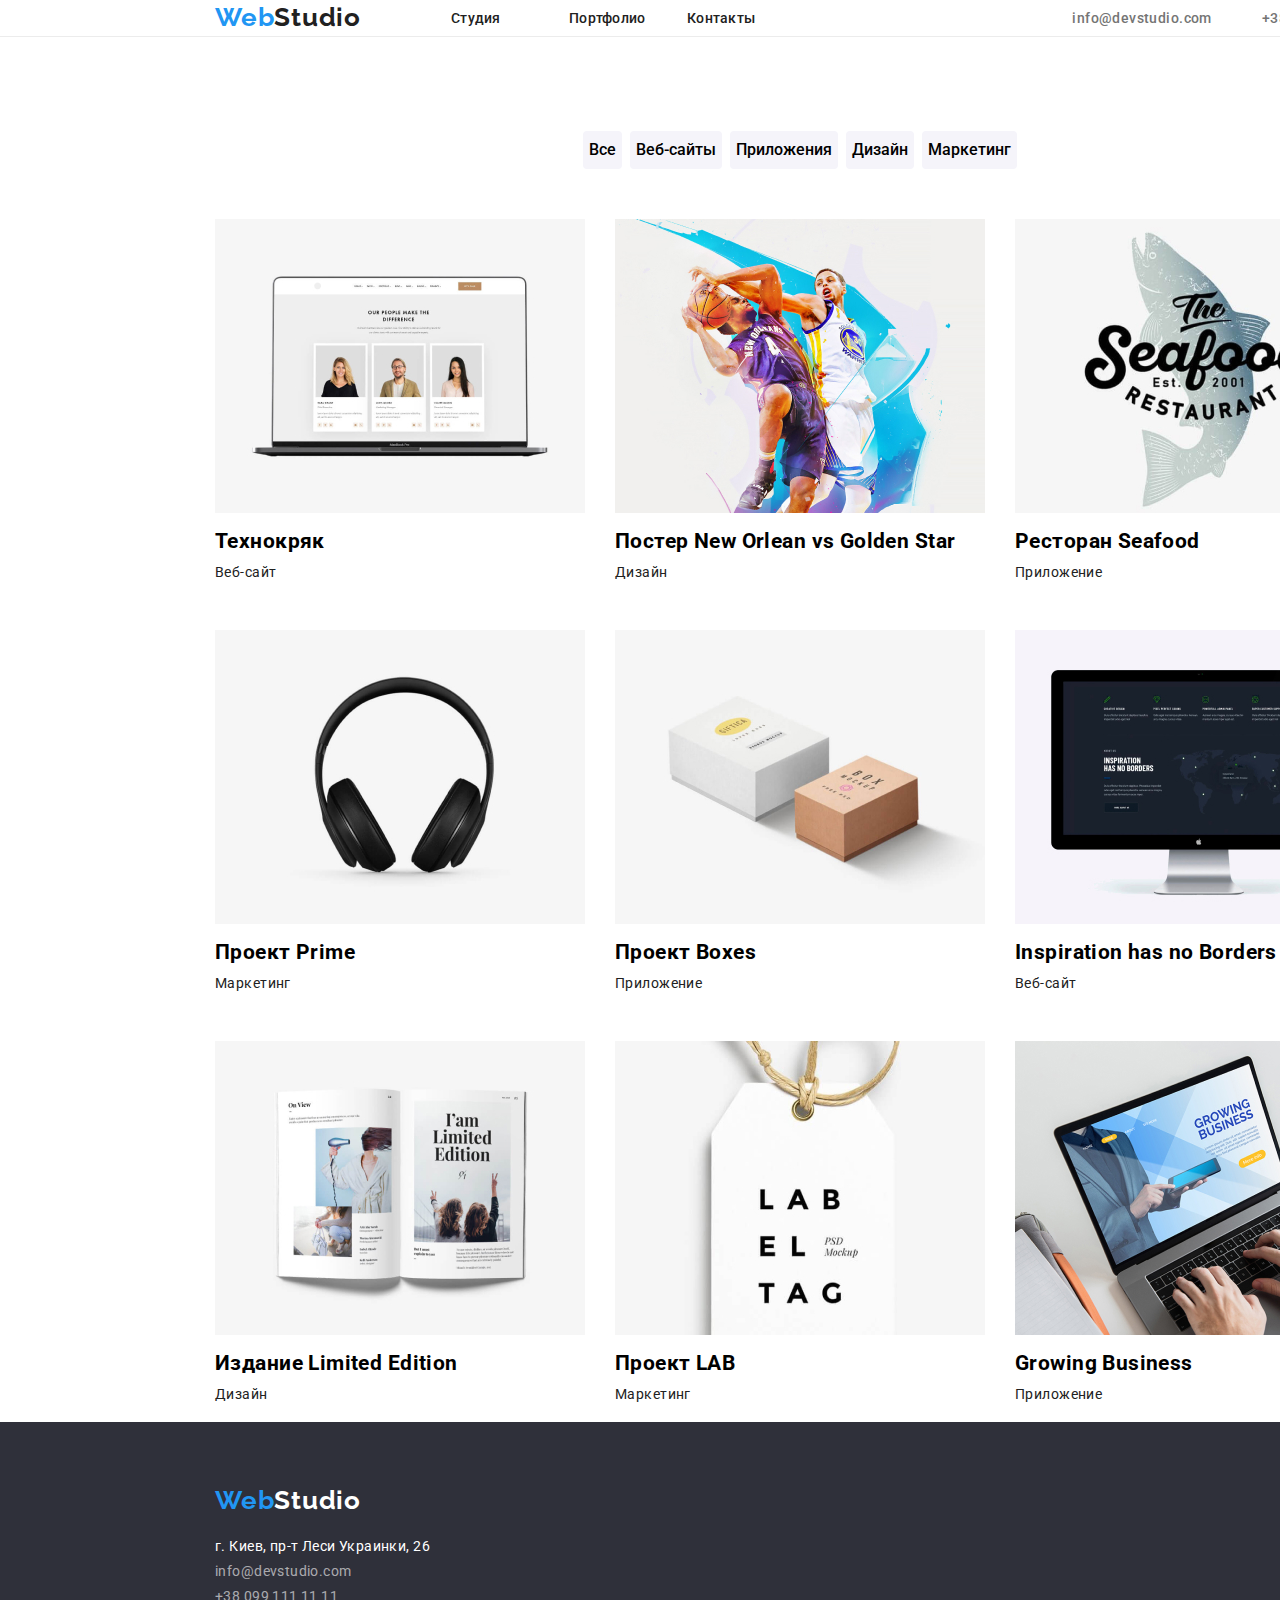
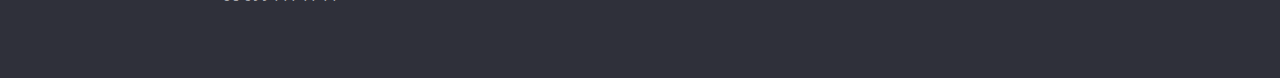
==== commit fea6e283: "дополнения по замечаниям" ====
--- a/portfolio.html
+++ b/portfolio.html
@@ -186,7 +186,7 @@
       </a>
       <ul>
         <li class="adress-info-footer">г. Киев, пр-т Леси Украинки, 26</li>
-        <li class="contacts-info"> <a class="contacts-footer" href="href="mailto:info@devstudio.com">
+        <li class="contacts-info"> <a class="contacts-footer" href="mailto:info@devstudio.com">
             info@devstudio.com</a></li>
         <li class="contacts-info"> <a class="contacts-footer" href="tel:+380961111111"> +38 099 111 11 11</a></li>
       </ul>
--- a/css/styles.css
+++ b/css/styles.css
@@ -11,6 +11,8 @@
   --light-background-color: #f5f4fa;
   --accent-background-color: #188ce8;
   --footer-background-color: #2f303a;
+  --border-color--: #eeeeee;
+  --border-secondary-color--: #ececec;
 }
 
 body {
@@ -65,6 +67,7 @@
   display: flex;
   align-items: center;
   width: 1600px;
+  border-bottom: 1px solid var(--border-secondary-color--);
 }
 
 .header-content .flexbox {
@@ -74,20 +77,17 @@
 
 .company-logo {
   display: block;
-  width: 145px;
   margin-right: 90px;
-
-  /* height: 31px; */
   text-decoration: none;
   color: var (--rare-color);
   font-family: Raleway, sans-serif;
   font-style: normal;
   font-weight: bold;
   font-size: 26px;
-  line-height: 31px;
   letter-spacing: 0.03em;
 }
-
+  
+  
 .logo-web {
   color: var(--accent-color);
 }
@@ -142,15 +142,6 @@
   margin-right: 50px;
 }
 
-.contact-link {
-  display: block;
-  color: var(--secondary-text-color);
-  /* padding-top: 32px;
-  padding-bottom: 32px; */
-  /* font-size: 14px;
-  text-decoration: none; */
-}
-
 .contact-link:hover,
 .contact-link:focus {
   color: var(--link-accent-color);
@@ -161,17 +152,17 @@
 }
 
 .section-hero {
+  display: flex;
+  flex-direction: column;
+  justify-content: center;
+  align-items: center;
   width: 1600px;
   background-color: var(--footer-background-color);
-  padding-top: 200px;
-  padding-bottom: 200px;
-
-  /* width: 1600px;
-  height: 600px; */
+  height: 600px;
 }
 
 .title-hero {
-  display: flex;
+  /* display: flex; */
   /* flex-wrap: wrap; */
   width: 696px;
   font-weight: 900;
@@ -187,10 +178,15 @@
 }
 
 .btn {
-  display: flex;
-  position: absolute;
+  /* display: inline-flex;
+   padding: 10px 32px;
+  border-radius: 4px;
+  min-width: 200px;
+  border: transparent; */
+  display: flex;
   justify-content: center;
-  width: 200px;
+  min-width: 200px;
+  padding: 10px 32 px;
   height: 50px;
   color: var(--white-color);
   align-items: center;
@@ -293,8 +289,6 @@
   display: flex;
   margin: 0px;
   padding: 0px;
-
-  /* width: 1600px; */
 }
 
 .staff-item {
@@ -309,7 +303,6 @@
 
 .staff-item:not(:nth-child(4n)) {
   margin-right: 30px;
-  padding-bottom: 30px;
 }
 
 .staff-info,
@@ -322,11 +315,13 @@
 .staff-info {
   color: var(--rare-text-color);
   font-weight: 500;
+  margin-top: 30px;
   margin-bottom: 10px;
 }
 
 .staff-function {
   color: var(--secondary-text-color);
+  margin-bottom: 30px;
 }
 
 .footer {
@@ -345,17 +340,7 @@
   color: var(--footer-text-color);
 }
 
-.company-logo {
-  width: 145px;
-  /* height: 31px; */
-  text-decoration: none;
-  color: var(--rare-text-color);
-  font-family: Raleway;
-  font-style: normal;
-  font-weight: bold;
-  font-size: 26px;
-  letter-spacing: 0.03em;
-}
+
 
 .logo-web {
   color: var(--accent-color);
@@ -389,6 +374,7 @@
 }
 
 .contact-link {
+  display: block;
   color: var(--secondary-text-color);
   font-size: 14px;
   font-style: normal;
@@ -416,6 +402,7 @@
   border-radius: 4px;
   border: 0px;
   shadow: none;
+  margin-bottom: 15px;
 }
 
 .work-buttons:hover,
@@ -435,6 +422,9 @@
   display: flex;
   align-items: center;
   justify-content: center;
+  margin-top: 0;
+  margin-bottom: 35px;
+  /* height: 55px; */
 }
 
 .filter-item:not(:last-child) {
@@ -443,6 +433,7 @@
 
 .gallery {
   width: 1600px;
+  margin-top: 94px;
 }
 
 .gallery-list {
@@ -460,11 +451,15 @@
   width: 370px;
   margin-bottom: 30px;
   padding-bottom: 20px;
-  /* border-radius: 5px; */
+  border: 1px var(--border-color--);
+  border-radius: 5px;
   /* overflow: hidden;
   transition: box-shadow */
 }
 
+.gallery-list img {
+  margin-bottom: 20px;
+}
 .gallery-item:nth-last-child(-n + 3) {
   margin-bottom: 0px;
 }
@@ -472,6 +467,12 @@
 .gallery-title {
   color: var(--rare-text-color);
   font-weight: 700;
+  margin-top: 0;
+  margin-bottom: 15px;
+  line-height: 16px;
+}
+
+.gallery-info {
   margin: 0;
 }
 
@@ -486,7 +487,11 @@
 }
 .logo-studio-footer {
   color: var(--white-color);
-  line-height: 35.5px;
+  line-height: 36px;
+}
+
+.footer-list {
+  margin: 0;
 }
 
 .adress-info-footer {
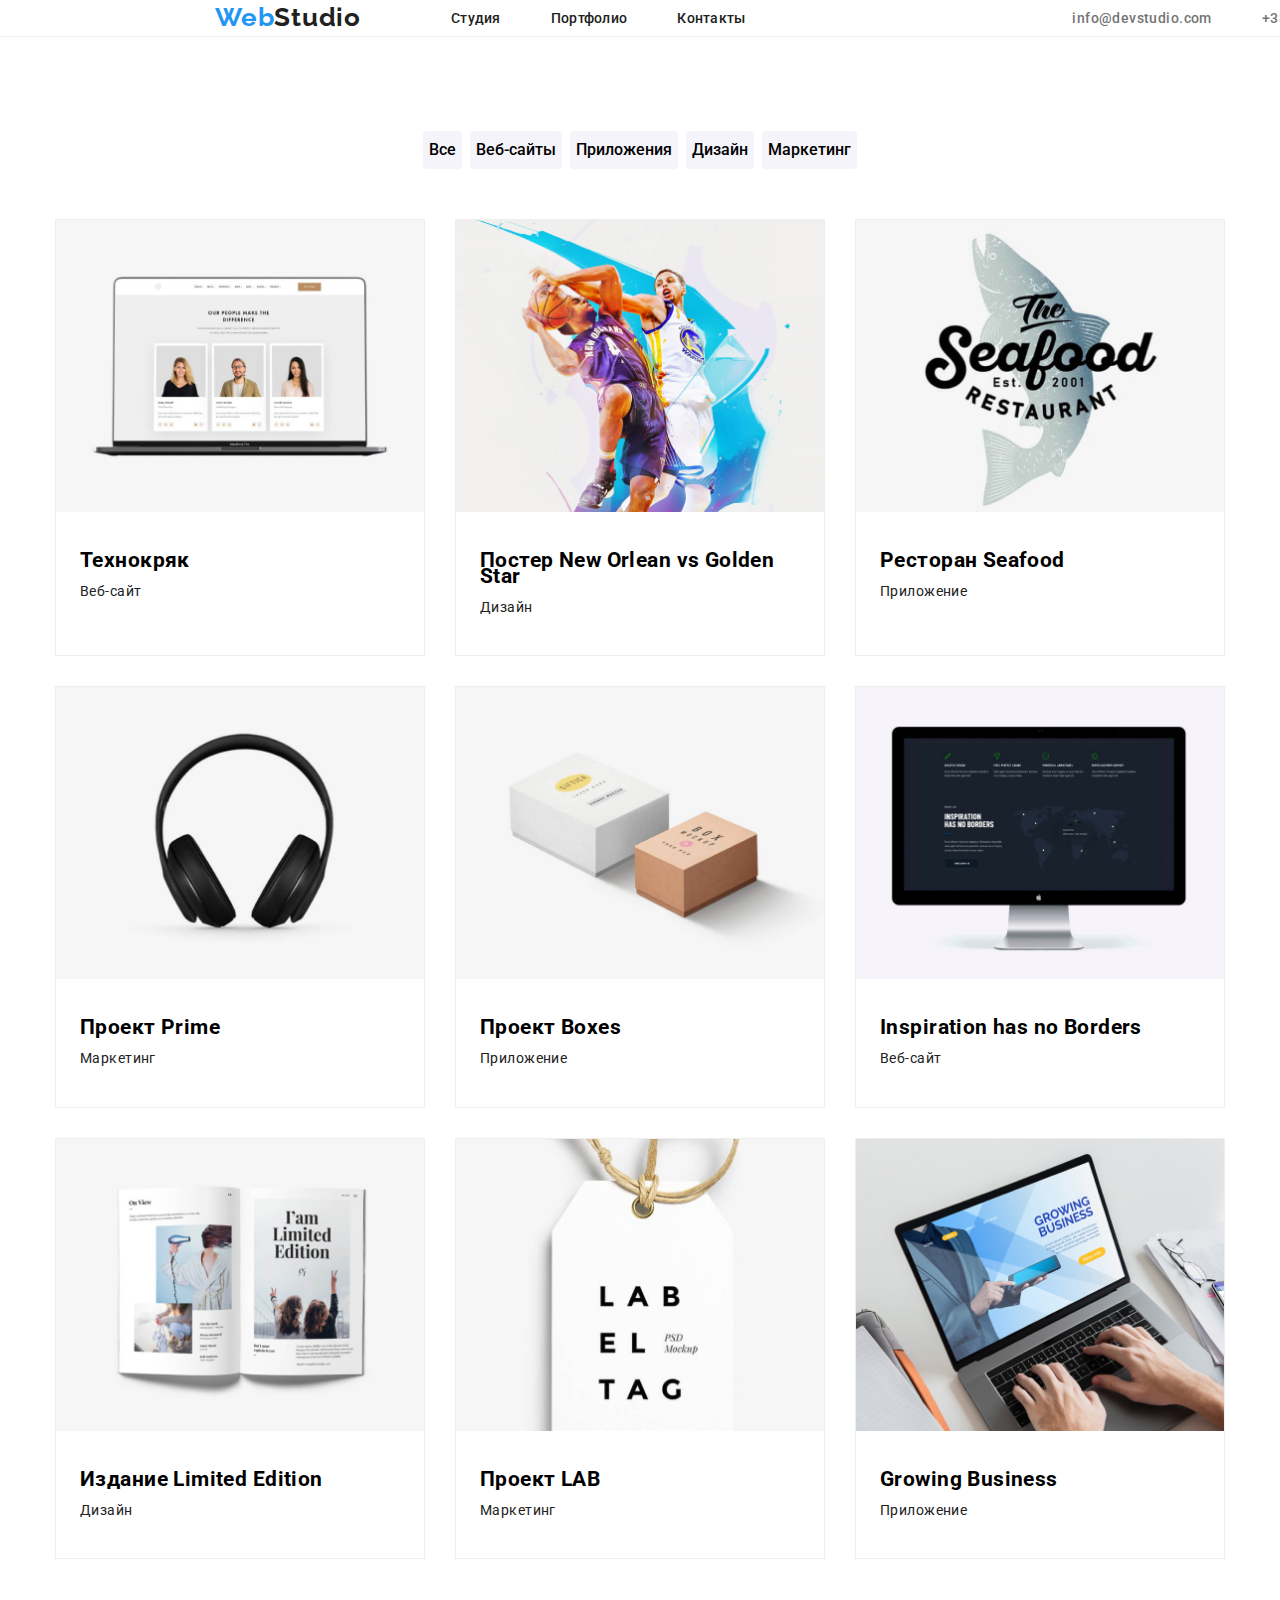
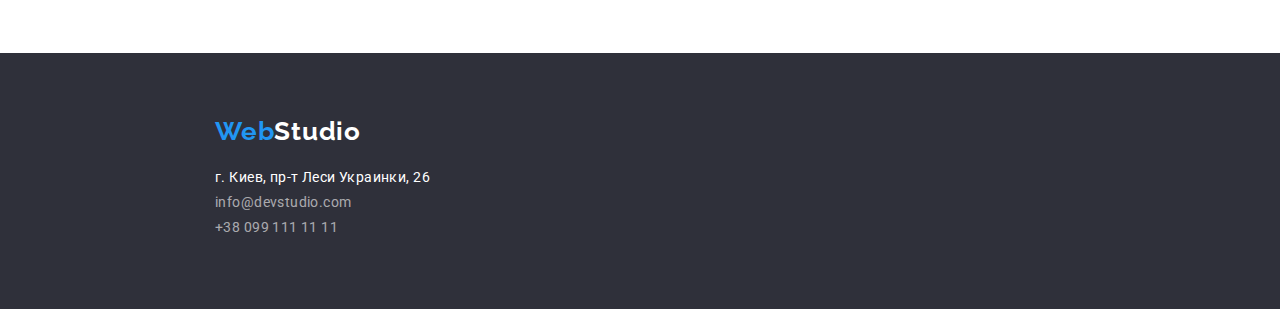
==== commit b07d973f: "повторные правки (с утра пораньше)" ====
--- a/portfolio.html
+++ b/portfolio.html
@@ -73,9 +73,11 @@
                 width="370" height="294"
                 alt="Технокряк"
               />
-              <h2 class="gallery-title">Технокряк</h2>
-              <p class="gallery-info">Веб-сайт</p>
-            </a>
+              <div class="project-info">
+                <h2 class="gallery-title">Технокряк</h2>
+                <p class="gallery-info">Веб-сайт</p>
+              </div>
+              </a>
           </li>
 
           <li class="gallery-item">
@@ -85,9 +87,11 @@
                 width="370" height="294"
                 alt=" Постер New Orlean vs Golden Star"
               />
-              <h2 class="gallery-title">Постер New Orlean vs Golden Star</h2>
-              <p class="gallery-info"> Дизайн</p>
-            </a>
+              <div class="project-info">
+                <h2 class="gallery-title">Постер New Orlean vs Golden Star</h2>
+                <p class="gallery-info"> Дизайн</p>
+             </div>
+                </a>
           </li>
 
           <li class="gallery-item">
@@ -97,9 +101,11 @@
                 width="370" height="294"
                 alt="Ресторан Seafood"
               />
-              <h2 class="gallery-title">Ресторан Seafood</h2>
-              <p class="gallery-info">Приложение</p>
-            </a>
+              <div class="project-info">
+                <h2 class="gallery-title">Ресторан Seafood</h2>
+                <p class="gallery-info">Приложение</p>
+              </div>
+              </a>
           </li>
 
           <li class="gallery-item">
@@ -109,9 +115,11 @@
                 width="370" height="294"
                 alt="Проект Prime"
               />
-              <h2 class="gallery-title">Проект Prime</h2>
-              <p class="gallery-info">Маркетинг</p>
-            </a>
+              <div class="project-info">
+                <h2 class="gallery-title">Проект Prime</h2>
+                <p class="gallery-info">Маркетинг</p>
+              </div>
+              </a>
           </li>
 
           <li class="gallery-item">
@@ -121,9 +129,11 @@
                 width="370" height="294"
                 alt="Проект Boxes"
               />
-              <h2 class="gallery-title">Проект Boxes</h2>
-              <p class="gallery-info">Приложение</p>
-            </a>
+              <div class="project-info">
+                <h2 class="gallery-title">Проект Boxes</h2>
+                <p class="gallery-info">Приложение</p>
+              </div>
+             </a>
           </li>
 
           <li class="gallery-item">
@@ -133,9 +143,11 @@
                 width="370" height="294"
                 alt="Inspiration has no Borders"
               />
-              <h2 class="gallery-title">Inspiration has no Borders</h2>
-              <p class="gallery-info">Веб-сайт</p>
-            </a>
+              <div class="project-info">
+                <h2 class="gallery-title">Inspiration has no Borders</h2>
+                <p class="gallery-info">Веб-сайт</p>
+              </div>
+              </a>
           </li>
 
           <li class="gallery-item"> 
@@ -145,9 +157,11 @@
                 width="370" height="294"
                 alt="Издание Limited Edition"
               />
-              <h2 class="gallery-title">Издание Limited Edition</h2>
-              <p class="gallery-info">Дизайн</p>
-            </a>
+              <div class="project-info">
+                <h2 class="gallery-title">Издание Limited Edition</h2>
+                <p class="gallery-info">Дизайн</p>
+              </div>
+              </a>
           </li>
 
           <li class="gallery-item">
@@ -157,9 +171,11 @@
                 width="370" height="294"
                 alt="Проект LAB"
               />
-              <h2 class="gallery-title">Проект LAB</h2>
-              <p class="gallery-info">Маркетинг</p>
-            </a>
+               <div class="project-info">
+                <h2 class="gallery-title">Проект LAB</h2>
+                <p class="gallery-info">Маркетинг</p>
+              </div>
+              </a>
           </li>
 
           <li class="gallery-item">
@@ -169,8 +185,10 @@
                 width="370" height="294"
                 alt="Growing Business"
               />
-              <h2 class="gallery-title">Growing Business</h2>
-              <p class="gallery-info">Приложение</p>
+               <div class="project-info">
+                <h2 class="gallery-title">Growing Business</h2>
+                <p class="gallery-info">Приложение</p>
+             </div>
             </a>
           </li>
         </ul>
--- a/css/styles.css
+++ b/css/styles.css
@@ -57,9 +57,6 @@
   display: block;
   width: 100%;
   height: auto;
-
-  /* box-sizing: border-box;
-  margin: 0; */
 }
 
 .header-content {
@@ -86,8 +83,7 @@
   font-size: 26px;
   letter-spacing: 0.03em;
 }
-  
-  
+
 .logo-web {
   color: var(--accent-color);
 }
@@ -246,6 +242,8 @@
 
 .sides-item {
   width: calc((100%-30px * 3) / 4);
+  margin-top: 0;
+  margin-bottom: 0;
 }
 
 .sides-item:not(:nth-child(4n)) {
@@ -340,8 +338,6 @@
   color: var(--footer-text-color);
 }
 
-
-
 .logo-web {
   color: var(--accent-color);
   line-height: 30.5px;
@@ -356,8 +352,6 @@
 }
 .nav-link {
   color: var(--main-text-color);
-  width: 68px;
-  height: 16px;
   font-weight: 500;
   line-height: 16px;
   letter-spacing: 0.02em;
@@ -424,7 +418,6 @@
   justify-content: center;
   margin-top: 0;
   margin-bottom: 35px;
-  /* height: 55px; */
 }
 
 .filter-item:not(:last-child) {
@@ -432,8 +425,8 @@
 }
 
 .gallery {
-  width: 1600px;
   margin-top: 94px;
+  margin-bottom: 94px;
 }
 
 .gallery-list {
@@ -452,7 +445,8 @@
   margin-bottom: 30px;
   padding-bottom: 20px;
   border: 1px var(--border-color--);
-  border-radius: 5px;
+  border: 1px solid var(--border-color--);
+  /* border-radius: 5px; */
   /* overflow: hidden;
   transition: box-shadow */
 }
@@ -462,6 +456,10 @@
 }
 .gallery-item:nth-last-child(-n + 3) {
   margin-bottom: 0px;
+}
+
+.project-info {
+  padding: 20px 24px;
 }
 
 .gallery-title {
